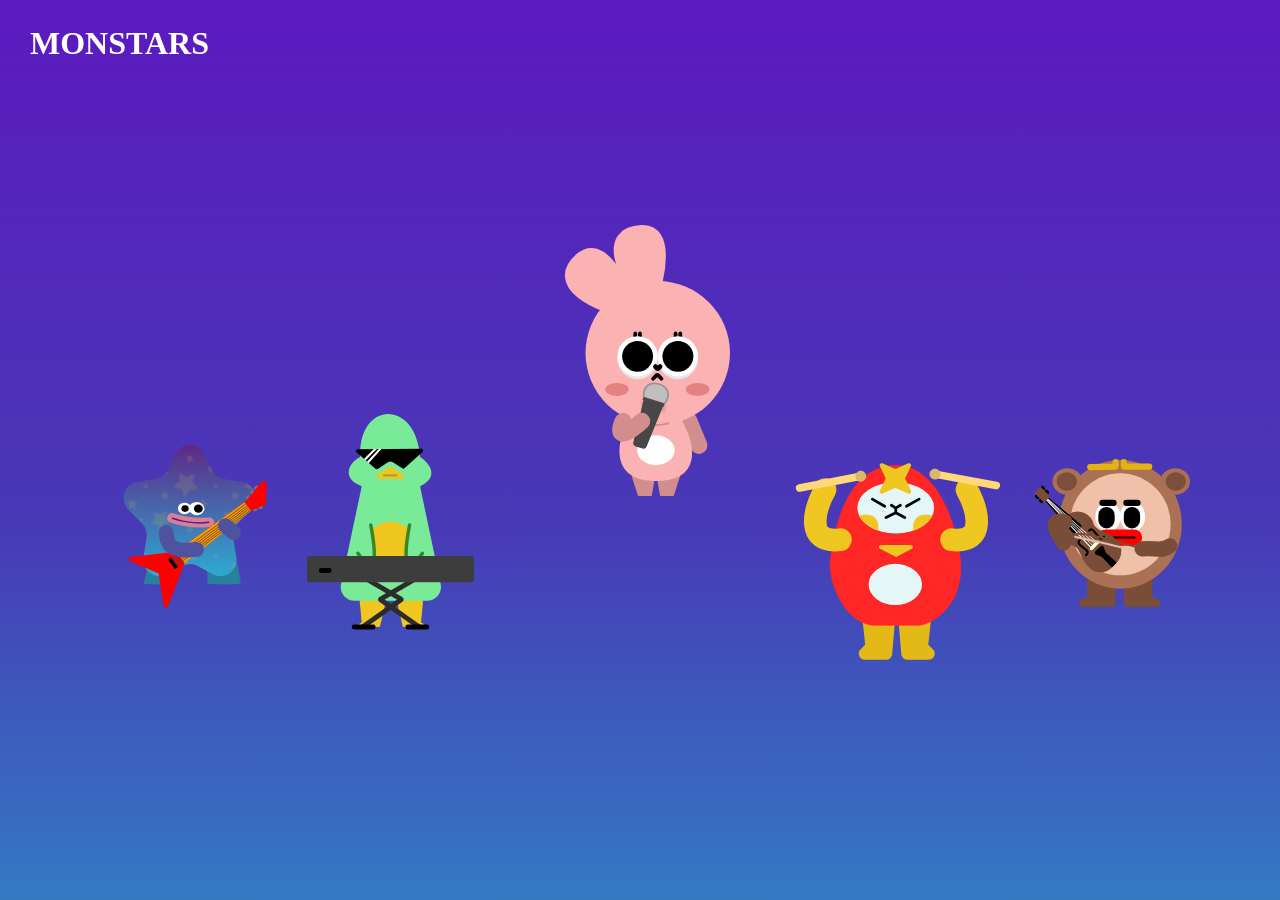
==== monstar.html @ d1adcef1 "I simply updated the the solid background colour to a gradient colour. I switched the solid red/pink" ====
<!doctype html>
<html lang="en">
  <head>
    <meta charset="UTF-8" />
    <meta name="viewport" content="width=device-width, initial-scale=1.0" />

    <title>Monstars Playground</title>

    <link rel="stylesheet" href="monstar.css" />
    <script src="monstar.js" defer></script>
  </head>

  <body>
    <header>
      <h1>MONSTARS</h1>
    </header>

    <main>
      <section class="monster-stage">
        <img
          class="monster bunny"
          src="Bunny.svg"
          alt="Bunny singer"
          draggable="false"
          data-sound="assets/audio/bibi.mp3"
        />

        <img
          class="monster drummer"
          src="Drummer.svg"
          alt="Drummer"
          draggable="false"
          data-sound="assets/audio/surge.mp3"
        />

        <img
          class="monster duckler"
          src="Duckler.svg"
          alt="Duckler"
          draggable="false"
          data-sound="assets/audio/mr.p.mp3"
        />

        <img
          class="monster guitar"
          src="Guitar Monster.svg"
          alt="Guitar Monster"
          draggable="false"
          data-sound="assets/audio/sirus.mp3"
        />

        <img
          class="monster monking"
          src="Monking.svg"
          alt="Monking"
          draggable="false"
          data-sound="assets/audio/mico.mp3"
        />
      </section>
    </main>
  </body>
</html>
---- monstar.css ----
* {
  box-sizing: border-box;
}

html,
body {
  margin: 0;
  padding: 0;
  width: 100%;
  height: 100%;
  overflow: hidden;
}

/* Monster Stage - design template avaliable in Figma */

.monster-stage {
  position: relative;

  width: 100vw;
  height: 100vh;

  background: linear-gradient(
    180deg,
    #5c19bf 0%,
    #4839b6 58%,
    #337ac3 100%
  );

  overflow: hidden;
}
header {
  position: absolute;

  top: 25px;
  left: 30px;

  z-index: 100;
}

header h1 {
  margin: 0;

  color: white;
}

.monster {
  position: absolute;

  height: auto;

  cursor: grab;

  user-select: none;

  /* prevents the browser image from dragging */
  -webkit-user-drag: none;

  z-index: 10;

  /* this makes the animation happen from the Monstars feet */
  transform-origin: bottom center;

  touch-action: none;
}

.monster:active {
  cursor: grabbing;
}

/* Starting positions */

.guitar {
  width: 15%;

  left: 8%;
  top: 47%;
}

.duckler {
  width: 13%;

  left: 24%;
  top: 46%;
}

.bunny {
  width: 13%;

  left: 44%;
  top: 25%;
}

.drummer {
  width: 17%;

  left: 62%;
  top: 48%;
}

.monking {
  width: 13%;

  left: 80%;
  top: 51%;
}

/* waiting for the next bar */

.monster.queued {
  animation: monsterWaiting 0.6s ease-in-out infinite;
}

@keyframes monsterWaiting {
  0% {
    transform: scale(1);
  }

  50% {
    transform: scale(1.03);
  }

  100% {
    transform: scale(1);
  }
}

/* allows the sound to be played  */

.monster.playing {
  animation: monsterSquish 1.4s ease-in-out infinite;
}

@keyframes monsterSquish {
  0% {
    transform: scaleX(1) scaleY(1);
  }

  25% {
    transform: scaleX(1.04) scaleY(0.96);
  }

  50% {
    transform: scaleX(0.98) scaleY(1.03);
  }

  75% {
    transform: scaleX(1.03) scaleY(0.97);
  }

  100% {
    transform: scaleX(1) scaleY(1);
  }
}
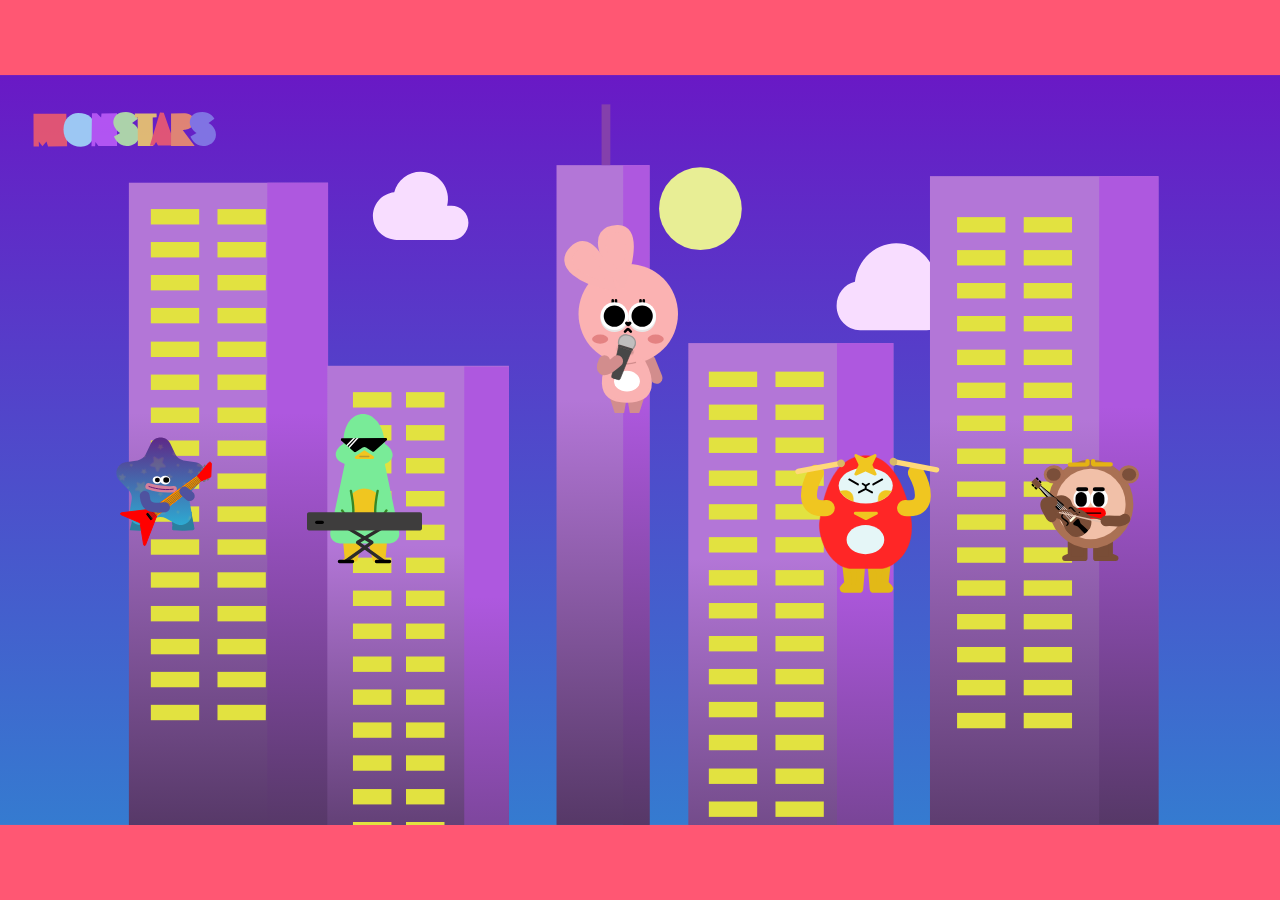
==== commit 9a4da012: "About to add interactive three-step Monstars performance stage Added a three-step performance stage " ====
--- a/monstar.html
+++ b/monstar.html
@@ -11,18 +11,17 @@
   </head>
 
   <body>
-    <header>
-      <h1>MONSTARS</h1>
-    </header>
+    
 
     <main>
       <section class="monster-stage">
+
+      
         <img
           class="monster bunny"
           src="Bunny.svg"
           alt="Bunny singer"
           draggable="false"
-          data-sound="assets/audio/bibi.mp3"
         />
 
         <img
@@ -30,7 +29,6 @@
           src="Drummer.svg"
           alt="Drummer"
           draggable="false"
-          data-sound="assets/audio/surge.mp3"
         />
 
         <img
@@ -38,7 +36,6 @@
           src="Duckler.svg"
           alt="Duckler"
           draggable="false"
-          data-sound="assets/audio/mr.p.mp3"
         />
 
         <img
@@ -46,7 +43,6 @@
           src="Guitar Monster.svg"
           alt="Guitar Monster"
           draggable="false"
-          data-sound="assets/audio/sirus.mp3"
         />
 
         <img
@@ -54,8 +50,8 @@
           src="Monking.svg"
           alt="Monking"
           draggable="false"
-          data-sound="assets/audio/mico.mp3"
         />
+
       </section>
     </main>
   </body>
--- a/monstar.css
+++ b/monstar.css
@@ -10,21 +10,19 @@
   height: 100%;
   overflow: hidden;
 }
-
-/* Monster Stage - design template avaliable in Figma */
-
+/* Monster Stage - design template available in Figma */
 .monster-stage {
   position: relative;
 
   width: 100vw;
   height: 100vh;
 
-  background: linear-gradient(
-    180deg,
-    #5c19bf 0%,
-    #4839b6 58%,
-    #337ac3 100%
-  );
+  background-color: rgb(255, 87, 115);
+
+  background-image: url("Monster Orchestra.svg");
+  background-size: 100% 100%;
+  background-position: center;
+  background-repeat: no-repeat;
 
   overflow: hidden;
 }
@@ -52,15 +50,10 @@
 
   user-select: none;
 
-  /* prevents the browser image from dragging */
+  /* prevents browser image dragging */
   -webkit-user-drag: none;
 
   z-index: 10;
-
-  /* this makes the animation happen from the Monstars feet */
-  transform-origin: bottom center;
-
-  touch-action: none;
 }
 
 .monster:active {
@@ -104,30 +97,21 @@
   top: 51%;
 }
 
-/* waiting for the next bar */
+.monster {
+  position: absolute;
+  height: auto;
 
-.monster.queued {
-  animation: monsterWaiting 0.6s ease-in-out infinite;
-}
+  cursor: grab;
+  user-select: none;
+  -webkit-user-drag: none;
 
-@keyframes monsterWaiting {
-  0% {
-    transform: scale(1);
-  }
+  z-index: 10;
 
-  50% {
-    transform: scale(1.03);
-  }
+  /* default idle animation */
+  animation: monsterSquish 1.4s ease-in-out infinite;
 
-  100% {
-    transform: scale(1);
-  }
-}
-
-/* allows the sound to be played  */
-
-.monster.playing {
-  animation: monsterSquish 1.4s ease-in-out infinite;
+  /* makes the squish happen from the foots position */
+  transform-origin: bottom center;
 }
 
 @keyframes monsterSquish {
@@ -150,4 +134,36 @@
   100% {
     transform: scaleX(1) scaleY(1);
   }
+}
+
+/* Starting positions */
+
+.guitar {
+  width: 10%;
+  left: 8%;
+  top: 47%;
+}
+
+.duckler {
+  width: 9%;
+  left: 24%;
+  top: 46%;
+}
+
+.bunny {
+  width: 9%;
+  left: 44%;
+  top: 25%;
+}
+
+.drummer {
+  width: 12%;
+  left: 62%;
+  top: 48%;
+}
+
+.monking {
+  width: 9%;
+  left: 80%;
+  top: 51%;
 }
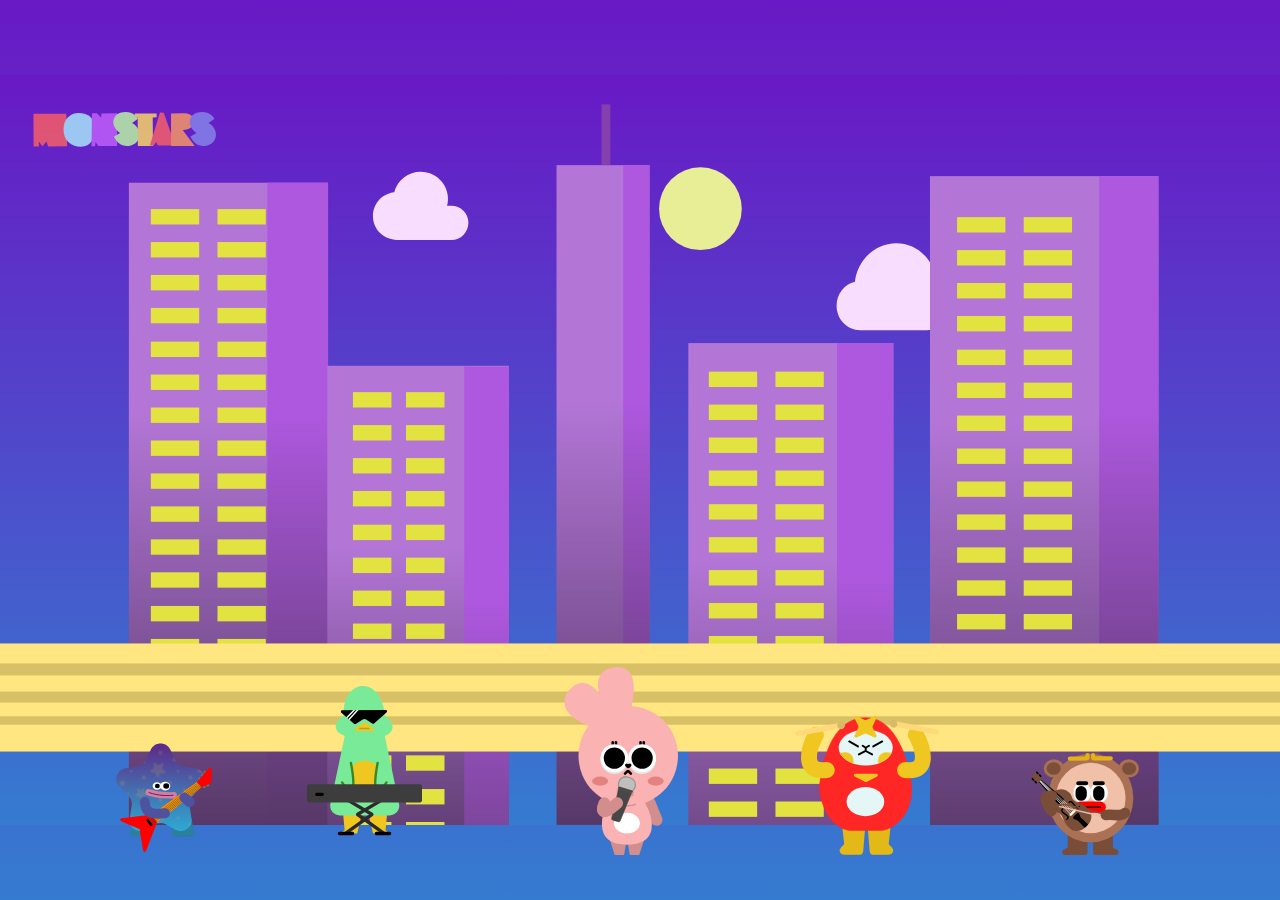
==== commit 7ef45382: "Add interactive Monstars stage and audio playback - Added five draggable Monstars with individual lo" ====
--- a/monstar.html
+++ b/monstar.html
@@ -1,3 +1,4 @@
+
 <!doctype html>
 <html lang="en">
   <head>
@@ -11,48 +12,64 @@
   </head>
 
   <body>
-    
 
     <main>
       <section class="monster-stage">
 
-      
+        <!-- Three-step performance stage -->
+        <img
+          class="performance-stairs"
+          src="Stairs.svg"
+          alt=""
+          draggable="false"
+        />
+
+        <!-- Bunny sound -->
         <img
           class="monster bunny"
           src="Bunny.svg"
           alt="Bunny singer"
           draggable="false"
+          data-sound="assets/audio/bibi.mp3"
         />
 
+        <!-- Drummer sound -->
         <img
           class="monster drummer"
           src="Drummer.svg"
           alt="Drummer"
           draggable="false"
+          data-sound="assets/audio/surge.mp3"
         />
 
+        <!-- Duckler sound -->
         <img
           class="monster duckler"
           src="Duckler.svg"
           alt="Duckler"
           draggable="false"
+          data-sound="assets/audio/mr.p.mp3"
         />
 
+        <!-- Guitar Monster sound -->
         <img
           class="monster guitar"
           src="Guitar Monster.svg"
           alt="Guitar Monster"
           draggable="false"
+          data-sound="assets/audio/sirus.mp3"
         />
 
+        <!-- Monking sound -->
         <img
           class="monster monking"
           src="Monking.svg"
           alt="Monking"
           draggable="false"
+          data-sound="assets/audio/mico.mp3"
         />
 
       </section>
     </main>
   </body>
-</html>+</html>
--- a/monstar.css
+++ b/monstar.css
@@ -1,3 +1,4 @@
+
 * {
   box-sizing: border-box;
 }
@@ -10,6 +11,7 @@
   height: 100%;
   overflow: hidden;
 }
+
 /* Monster Stage - design template available in Figma */
 .monster-stage {
   position: relative;
@@ -17,15 +19,19 @@
   width: 100vw;
   height: 100vh;
 
-  background-color: rgb(255, 87, 115);
-
-  background-image: url("Monster Orchestra.svg");
-  background-size: 100% 100%;
-  background-position: center;
-  background-repeat: no-repeat;
+  /* Figma purple-to-blue background */
+  background-color: #6919c5;
+  background-image:
+    url("Monster Orchestra.svg"),
+    linear-gradient(180deg, #6919c5 0%, #357bd0 100%);
+
+  background-size: 100% 100%, 100% 100%;
+  background-position: center, center;
+  background-repeat: no-repeat, no-repeat;
 
   overflow: hidden;
 }
+
 header {
   position: absolute;
 
@@ -52,6 +58,7 @@
 
   /* prevents browser image dragging */
   -webkit-user-drag: none;
+  touch-action: none;
 
   z-index: 10;
 }
@@ -104,6 +111,7 @@
   cursor: grab;
   user-select: none;
   -webkit-user-drag: none;
+  touch-action: none;
 
   z-index: 10;
 
@@ -141,29 +149,115 @@
 .guitar {
   width: 10%;
   left: 8%;
-  top: 47%;
+  top: auto;
+  bottom: 5%;
 }
 
 .duckler {
   width: 9%;
   left: 24%;
-  top: 46%;
+  top: auto;
+  bottom: 5%;
 }
 
 .bunny {
   width: 9%;
   left: 44%;
-  top: 25%;
+  top: auto;
+  bottom: 5%;
 }
 
 .drummer {
   width: 12%;
   left: 62%;
-  top: 48%;
+  top: auto;
+  bottom: 5%;
 }
 
 .monking {
   width: 9%;
   left: 80%;
-  top: 51%;
-}+  top: auto;
+  bottom: 5%;
+}
+
+/* Monstars are darkened before they join the orchestra */
+.monster.inactive {
+  filter: brightness(0.35);
+  animation: none;
+}
+
+/* Monstars return to their original colours when playing */
+.monster.active {
+  filter: brightness(1);
+  animation: monsterSquish 1.4s ease-in-out infinite;
+}
+
+/* paused Monstars stay on the stage */
+.monster.paused {
+  filter: brightness(0.55);
+  animation: none;
+}
+
+/* bottom step has a gentle animation */
+.monster.active[data-step="bottom"] {
+  animation-duration: 2s;
+}
+
+/* middle step has the normal animation */
+.monster.active[data-step="middle"] {
+  animation-duration: 1.4s;
+}
+
+/* top step has a faster animation */
+.monster.active[data-step="top"] {
+  animation-duration: 0.8s;
+}
+
+/* reduces animation for users who prefer less motion */
+@media (prefers-reduced-motion: reduce) {
+  .monster {
+    animation: none !important;
+    transition: none;
+  }
+}
+
+/* Three performance steps */
+
+.performance-steps {
+  position: absolute;
+  inset: 0;
+  pointer-events: none;
+  z-index: 1;
+}
+
+.performance-step {
+  position: absolute;
+  left: 20%;
+  width: 60%;
+  height: 10%;
+
+  background-color: #f6d56b;
+  border: 3px solid #c79d41;
+  border-radius: 12px;
+}
+
+/* Three-step performance stage */
+.performance-stairs {
+  position: absolute;
+
+  left: 0;
+  bottom: -20%;
+  top: auto;
+
+  width: 100%;
+  height: 85%;
+
+  object-fit: fill;
+
+  pointer-events: none;
+  user-select: none;
+  -webkit-user-drag: none;
+
+  z-index: 1;
+}
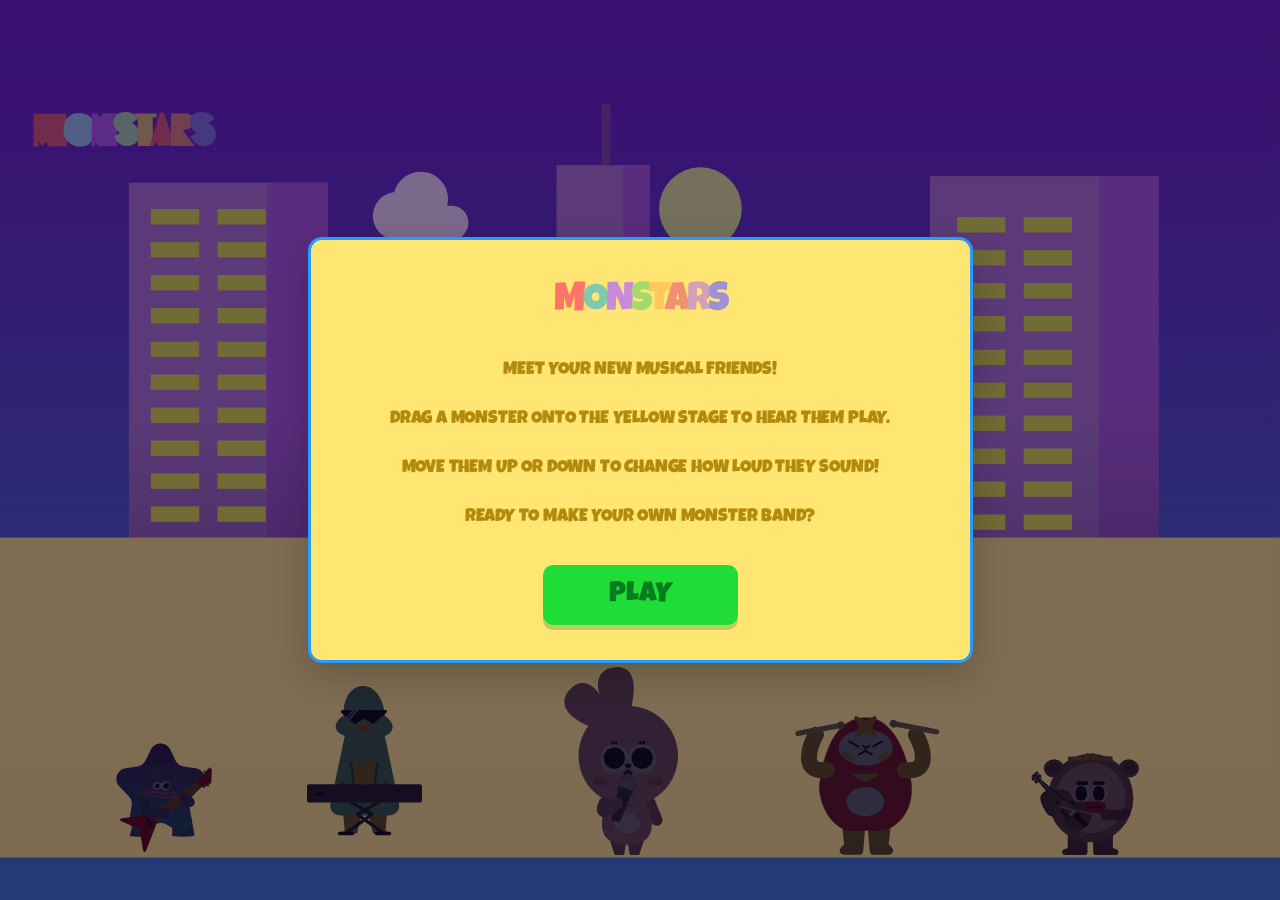
==== commit d5c6a1af: "Add interactive welcome screen and refine UI styling - I added an introductory welcome popup explain" ====
--- a/monstar.html
+++ b/monstar.html
@@ -13,13 +13,42 @@
 
   <body>
 
+    <!-- Initial welcome popup -->
+    <div class="welcome-overlay" id="welcomeOverlay">
+      <section
+        class="welcome-popup"
+        role="dialog"
+        aria-modal="true"
+        aria-labelledby="welcomeTitle"
+        aria-describedby="welcomeInstructions"
+      >
+        <h1 id="welcomeTitle" class="welcome-title">
+          <span>M</span><span>O</span><span>N</span><span>S</span><span>T</span><span>A</span><span>R</span><span>S</span>
+        </h1>
+
+        <div class="welcome-instructions" id="welcomeInstructions">
+          <p>MEET YOUR NEW MUSICAL FRIENDS!</p>
+
+          <p>DRAG A MONSTER ONTO THE YELLOW STAGE TO HEAR THEM PLAY.</p>
+
+          <p>MOVE THEM UP OR DOWN TO CHANGE HOW LOUD THEY SOUND!</p>
+
+          <p>READY TO MAKE YOUR OWN MONSTER BAND?</p>
+        </div>
+
+        <button class="play-button" id="playButton" type="button">
+          PLAY
+        </button>
+      </section>
+    </div>
+
     <main>
       <section class="monster-stage">
 
         <!-- Three-step performance stage -->
         <img
           class="performance-stairs"
-          src="Stairs.svg"
+          src="Stairs 2.svg"
           alt=""
           draggable="false"
         />
@@ -54,8 +83,8 @@
         <!-- Guitar Monster sound -->
         <img
           class="monster guitar"
-          src="Guitar Monster.svg"
-          alt="Guitar Monster"
+          src="Guitar.svg"
+          alt="Guitar"
           draggable="false"
           data-sound="assets/audio/sirus.mp3"
         />
--- a/monstar.css
+++ b/monstar.css
@@ -1,3 +1,5 @@
+
+@import url('https://fonts.googleapis.com/css2?family=Luckiest+Guy&display=swap');
 
 * {
   box-sizing: border-box;
@@ -261,3 +263,141 @@
 
   z-index: 1;
 }
+
+/* Initial welcome popup */
+
+.welcome-overlay {
+  position: fixed;
+  inset: 0;
+  z-index: 2000;
+
+  display: flex;
+  align-items: center;
+  justify-content: center;
+
+  padding: 20px;
+  background: rgba(20, 10, 45, 0.55);
+}
+
+.welcome-overlay.hidden {
+  display: none;
+}
+
+.welcome-popup {
+  width: min(665px, 100%);
+  max-height: calc(100vh - 40px);
+  overflow-y: auto;
+
+  padding: 42px 28px 35px;
+
+  background: #ffe572;
+  border: 3px solid #259cff;
+  border-radius: 14px;
+
+  text-align: center;
+
+  box-shadow: 0 12px 35px rgba(0, 0, 0, 0.2);
+}
+
+.welcome-title {
+  margin: 0 0 35px;
+
+  font-family: 'Luckiest Guy', cursive;
+  font-size: clamp(25px, 4vw, 40px);
+  font-weight: 400;
+  letter-spacing: -3px;
+}
+
+.welcome-title span:nth-child(1) { color: #ff7469; }
+.welcome-title span:nth-child(2) { color: #81c8b0; }
+.welcome-title span:nth-child(3) { color: #c88bd9; }
+.welcome-title span:nth-child(4) { color: #a5d96c; }
+.welcome-title span:nth-child(5) { color: #ffc75c; }
+.welcome-title span:nth-child(6) { color: #ef9072; }
+.welcome-title span:nth-child(7) { color: #d4a0b6; }
+.welcome-title span:nth-child(8) { color: #9e92d6; }
+
+.welcome-instructions {
+  display: flex;
+  flex-direction: column;
+  gap: 22px;
+
+  margin-bottom: 34px;
+}
+
+.welcome-instructions p {
+  margin: 0;
+
+  color: #B28B0D;
+  font-family: 'Luckiest Guy', cursive;
+  font-size: clamp(12px, 1.4vw, 24px);
+  font-weight: 400;
+  letter-spacing: -0.01em;
+  line-height: 1.5;
+}
+
+.play-button {
+  width: 195px;
+  max-width: 100%;
+  min-height: 60px;
+
+  border: none;
+  border-radius: 10px;
+
+  background: #20dc36;
+  color: #087d20;
+
+  font-family: 'Luckiest Guy', cursive;
+  font-size: 28px;
+  font-weight: 400;
+
+  cursor: pointer;
+
+  box-shadow: 0 5px 0 rgba(0, 130, 20, 0.25);
+
+  transition:
+    transform 0.15s ease,
+    background 0.15s ease,
+    color 0.15s ease;
+}
+
+.play-button:hover {
+  background: #ff9f43;
+  color: #ffffff;
+  transform: translateY(-2px);
+}
+
+.play-button:active {
+  transform: translateY(2px);
+}
+
+.play-button:focus-visible {
+  outline: 3px solid #126ed0;
+  outline-offset: 4px;
+}
+
+@media (max-width: 600px) {
+  .welcome-popup {
+    padding: 30px 16px;
+  }
+
+  .welcome-instructions {
+    gap: 16px;
+    margin-bottom: 25px;
+  }
+
+  .welcome-title {
+    margin-bottom: 25px;
+    letter-spacing: -2px;
+  }
+
+  .play-button {
+    min-height: 54px;
+  }
+}
+
+@media (prefers-reduced-motion: reduce) {
+  .play-button {
+    transition: none;
+  }
+}
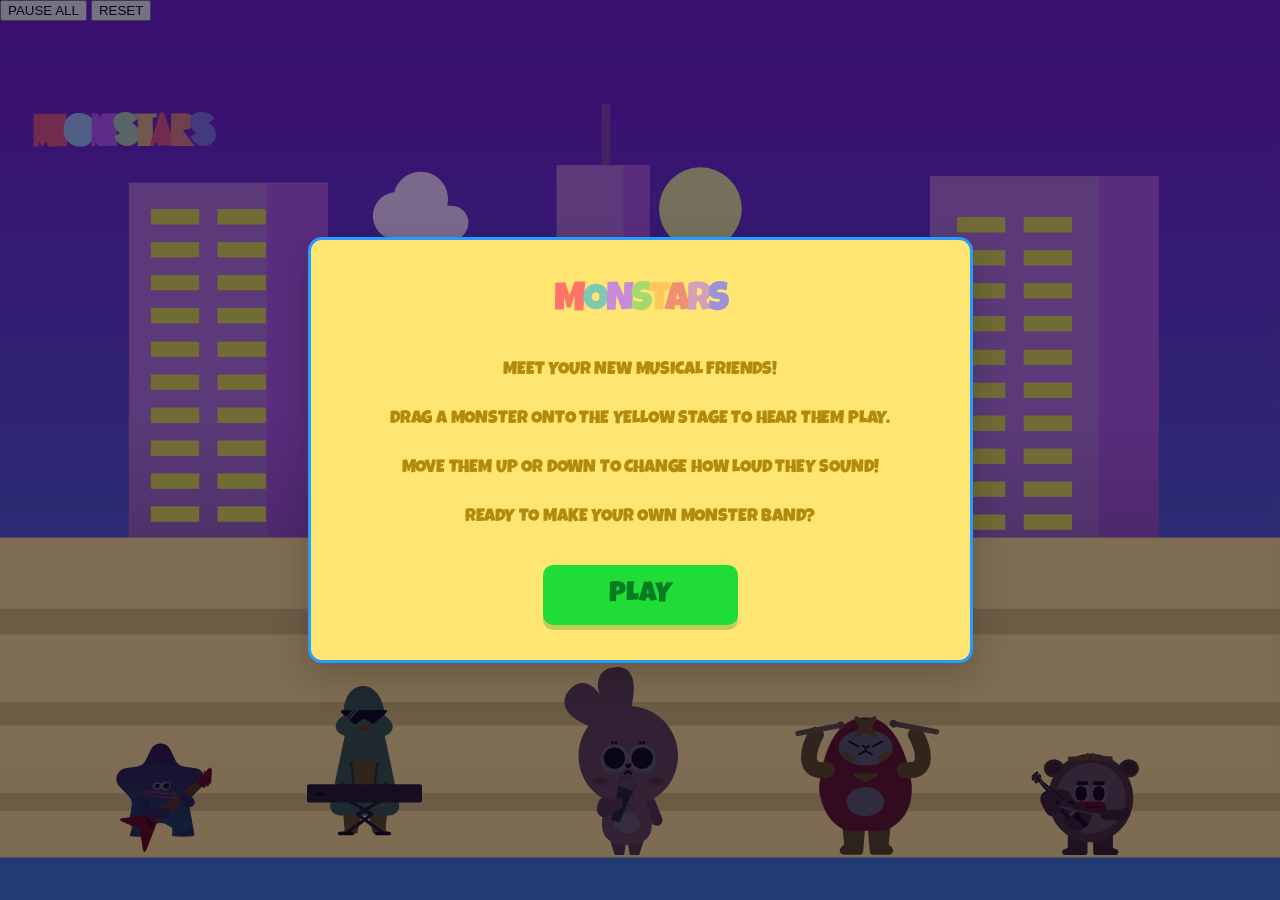
==== commit fb0b7b78: "Added interactive staircase highlighting and musical note animations Improved visual feedback during" ====
--- a/monstar.html
+++ b/monstar.html
@@ -45,10 +45,30 @@
     <main>
       <section class="monster-stage">
 
+        <!-- Global playback controls -->
+        <div class="stage-controls" aria-label="Monstars playback controls">
+          <button
+            class="stage-control-button pause-all-button"
+            id="pauseAllButton"
+            type="button"
+            aria-pressed="false"
+          >
+            PAUSE ALL
+          </button>
+
+          <button
+            class="stage-control-button reset-button"
+            id="resetButton"
+            type="button"
+          >
+            RESET
+          </button>
+        </div>
+
         <!-- Three-step performance stage -->
         <img
           class="performance-stairs"
-          src="Stairs 2.svg"
+          src="Stairs.svg"
           alt=""
           draggable="false"
         />
@@ -59,7 +79,7 @@
           src="Bunny.svg"
           alt="Bunny singer"
           draggable="false"
-          data-sound="assets/audio/bibi.mp3"
+          data-sound="assets/audio/vocals.wav"
         />
 
         <!-- Drummer sound -->
@@ -68,7 +88,7 @@
           src="Drummer.svg"
           alt="Drummer"
           draggable="false"
-          data-sound="assets/audio/surge.mp3"
+          data-sound="assets/audio/drums.wav"
         />
 
         <!-- Duckler sound -->
@@ -77,7 +97,7 @@
           src="Duckler.svg"
           alt="Duckler"
           draggable="false"
-          data-sound="assets/audio/mr.p.mp3"
+          data-sound="assets/audio/mr.p.wav"
         />
 
         <!-- Guitar Monster sound -->
@@ -86,7 +106,7 @@
           src="Guitar.svg"
           alt="Guitar"
           draggable="false"
-          data-sound="assets/audio/sirus.mp3"
+          data-sound="assets/audio/guitar.mp3"
         />
 
         <!-- Monking sound -->
@@ -95,7 +115,7 @@
           src="Monking.svg"
           alt="Monking"
           draggable="false"
-          data-sound="assets/audio/mico.mp3"
+          data-sound="assets/audio/violin.wav"
         />
 
       </section>
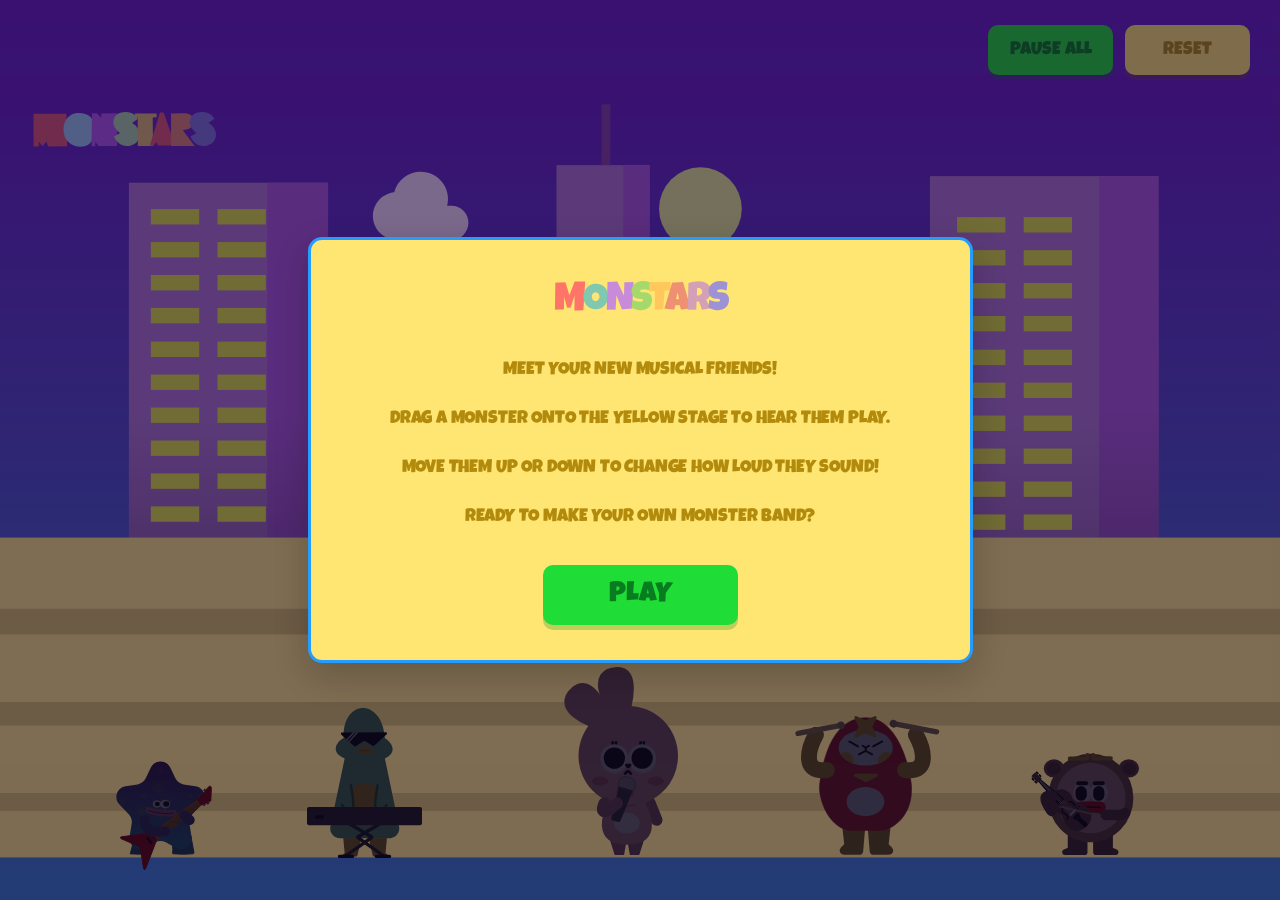
==== commit a19fc4df: "So I've added a beat synchronized character animations I added five distinct character animations sy" ====
--- a/monstar.html
+++ b/monstar.html
@@ -106,7 +106,7 @@
           src="Guitar.svg"
           alt="Guitar"
           draggable="false"
-          data-sound="assets/audio/guitar.mp3"
+          data-sound="assets/audio/guitar.wav"
         />
 
         <!-- Monking sound -->
--- a/monstar.css
+++ b/monstar.css
@@ -1,244 +1,129 @@
 
 @import url('https://fonts.googleapis.com/css2?family=Luckiest+Guy&display=swap');
 
-* {
-  box-sizing: border-box;
-}
-
-html,
-body {
-  margin: 0;
-  padding: 0;
-  width: 100%;
-  height: 100%;
-  overflow: hidden;
-}
+* { box-sizing: border-box; }
+html, body { margin: 0; padding: 0; width: 100%; height: 100%; overflow: hidden; }
 
 /* Monster Stage - design template available in Figma */
 .monster-stage {
   position: relative;
-
   width: 100vw;
   height: 100vh;
-
-  /* Figma purple-to-blue background */
   background-color: #6919c5;
-  background-image:
-    url("Monster Orchestra.svg"),
-    linear-gradient(180deg, #6919c5 0%, #357bd0 100%);
-
+  background-image: url("Monster Orchestra.svg"), linear-gradient(180deg, #6919c5 0%, #357bd0 100%);
   background-size: 100% 100%, 100% 100%;
   background-position: center, center;
   background-repeat: no-repeat, no-repeat;
-
   overflow: hidden;
 }
-
-header {
-  position: absolute;
-
-  top: 25px;
-  left: 30px;
-
-  z-index: 100;
-}
-
-header h1 {
-  margin: 0;
-
-  color: white;
-}
+header { position: absolute; top: 25px; left: 30px; z-index: 100; }
+header h1 { margin: 0; color: white; }
 
 .monster {
   position: absolute;
-
   height: auto;
-
-  cursor: grab;
-
-  user-select: none;
-
-  /* prevents browser image dragging */
-  -webkit-user-drag: none;
-  touch-action: none;
-
-  z-index: 10;
-}
-
-.monster:active {
-  cursor: grabbing;
-}
-
-/* Starting positions */
-
-.guitar {
-  width: 15%;
-
-  left: 8%;
-  top: 47%;
-}
-
-.duckler {
-  width: 13%;
-
-  left: 24%;
-  top: 46%;
-}
-
-.bunny {
-  width: 13%;
-
-  left: 44%;
-  top: 25%;
-}
-
-.drummer {
-  width: 17%;
-
-  left: 62%;
-  top: 48%;
-}
-
-.monking {
-  width: 13%;
-
-  left: 80%;
-  top: 51%;
-}
-
-.monster {
-  position: absolute;
-  height: auto;
-
   cursor: grab;
   user-select: none;
   -webkit-user-drag: none;
   touch-action: none;
-
   z-index: 10;
-
-  /* default idle animation */
+}
+.monster:active { cursor: grabbing; }
+
+/* Starting positions (original Figma values retained) */
+.guitar { width: 15%; left: 8%; top: 47%; }
+.duckler { width: 13%; left: 24%; top: 46%; }
+.bunny { width: 13%; left: 44%; top: 25%; }
+.drummer { width: 17%; left: 62%; top: 48%; }
+.monking { width: 13%; left: 80%; top: 51%; }
+
+.monster {
+  position: absolute;
+  height: auto;
+  cursor: grab;
+  user-select: none;
+  -webkit-user-drag: none;
+  touch-action: none;
+  z-index: 10;
+  /* Idle animation, overridden by the active character's beat-driven movement */
   animation: monsterSquish 1.4s ease-in-out infinite;
-
-  /* makes the squish happen from the foots position */
   transform-origin: bottom center;
 }
 
 @keyframes monsterSquish {
-  0% {
-    transform: scaleX(1) scaleY(1);
-  }
-
-  25% {
-    transform: scaleX(1.04) scaleY(0.96);
-  }
-
-  50% {
-    transform: scaleX(0.98) scaleY(1.03);
-  }
-
-  75% {
-    transform: scaleX(1.03) scaleY(0.97);
-  }
-
-  100% {
-    transform: scaleX(1) scaleY(1);
-  }
+  0% { transform: scaleX(1) scaleY(1); }
+  25% { transform: scaleX(1.04) scaleY(0.96); }
+  50% { transform: scaleX(0.98) scaleY(1.03); }
+  75% { transform: scaleX(1.03) scaleY(0.97); }
+  100% { transform: scaleX(1) scaleY(1); }
 }
 
 /* Starting positions */
-
-.guitar {
-  width: 10%;
-  left: 8%;
-  top: auto;
-  bottom: 5%;
-}
-
-.duckler {
-  width: 9%;
-  left: 24%;
-  top: auto;
-  bottom: 5%;
-}
-
-.bunny {
-  width: 9%;
-  left: 44%;
-  top: auto;
-  bottom: 5%;
-}
-
-.drummer {
-  width: 12%;
-  left: 62%;
-  top: auto;
-  bottom: 5%;
-}
-
-.monking {
-  width: 9%;
-  left: 80%;
-  top: auto;
-  bottom: 5%;
-}
+.guitar { width: 10%; left: 8%; top: auto; bottom: 3%; }
+.duckler { width: 9%; left: 24%; top: auto; bottom: 2.5%; }
+.bunny { width: 9%; left: 44%; top: auto; bottom: 5%; }
+.drummer { width: 12%; left: 62%; top: auto; bottom: 5%; }
+.monking { width: 9%; left: 80%; top: auto; bottom: 5%; }
 
 /* Monstars are darkened before they join the orchestra */
-.monster.inactive {
-  filter: brightness(0.35);
-  animation: none;
-}
+.monster.inactive { filter: brightness(0.35); animation: none; }
 
 /* Monstars return to their original colours when playing */
-.monster.active {
-  filter: brightness(1);
-  animation: monsterSquish 1.4s ease-in-out infinite;
-}
-
-/* paused Monstars stay on the stage */
-.monster.paused {
-  filter: brightness(0.55);
-  animation: none;
-}
-
-/* bottom step has a gentle animation */
-.monster.active[data-step="bottom"] {
-  animation-duration: 2s;
-}
-
-/* middle step has the normal animation */
-.monster.active[data-step="middle"] {
-  animation-duration: 1.4s;
-}
-
-/* top step has a faster animation */
-.monster.active[data-step="top"] {
-  animation-duration: 0.8s;
-}
-
-/* reduces animation for users who prefer less motion */
-@media (prefers-reduced-motion: reduce) {
-  .monster {
-    animation: none !important;
-    transition: none;
-  }
+.monster.active { filter: brightness(1); animation: monsterSquish 1.4s ease-in-out infinite; }
+
+/* Paused Monstars stay on the stage */
+.monster.paused { filter: brightness(0.55); animation: none; }
+
+/* 120 BPM: 0.5 seconds per beat. Each step uses 1, 2, or 4 beats. */
+.monster.active[data-step="bottom"] { animation-duration: 2s; }
+.monster.active[data-step="middle"] { animation-duration: 1s; }
+.monster.active[data-step="top"] { animation-duration: 0.5s; }
+
+/* Distinct movement personalities. All cycles return to their starting pose. */
+.monster.bunny.active { animation-name: bunnyBeat; }
+.monster.drummer.active { animation-name: drummerBeat; }
+.monster.duckler.active { animation-name: ducklerBeat; }
+.monster.guitar.active { animation-name: guitarBeat; }
+.monster.monking.active { animation-name: monkingBeat; }
+
+@keyframes bunnyBeat {
+  0%, 100% { transform: translateY(0) scaleX(1) scaleY(1); }
+  18% { transform: translateY(2px) scaleX(1.08) scaleY(0.92); }
+  48% { transform: translateY(-12px) scaleX(0.96) scaleY(1.05); }
+  76% { transform: translateY(-3px) scaleX(1.02) scaleY(0.98); }
+}
+@keyframes drummerBeat {
+  0%, 100% { transform: translateY(0) scaleX(1) scaleY(1); }
+  14% { transform: translateY(3px) scaleX(1.09) scaleY(0.9); }
+  40% { transform: translateY(-7px) scaleX(0.96) scaleY(1.06); }
+  75% { transform: translateY(0) scaleX(1.03) scaleY(0.98); }
+}
+@keyframes ducklerBeat {
+  0%, 100% { transform: rotate(0deg) translateY(0); }
+  25% { transform: rotate(-7deg) translateY(-3px); }
+  50% { transform: rotate(0deg) translateY(1px); }
+  75% { transform: rotate(7deg) translateY(-3px); }
+}
+@keyframes guitarBeat {
+  0%, 100% { transform: rotate(0deg) scale(1); }
+  25% { transform: rotate(-5deg) scale(1.03); }
+  50% { transform: rotate(0deg) scale(0.98); }
+  75% { transform: rotate(5deg) scale(1.03); }
+}
+@keyframes monkingBeat {
+  0%, 100% { transform: translateY(0) rotate(0deg) scale(1); }
+  25% { transform: translateY(-4px) rotate(-3deg) scale(1.02); }
+  50% { transform: translateY(1px) rotate(0deg) scale(0.98); }
+  75% { transform: translateY(-5px) rotate(3deg) scale(1.02); }
 }
 
 /* Three performance steps */
-
-.performance-steps {
-  position: absolute;
-  inset: 0;
-  pointer-events: none;
-  z-index: 1;
-}
-
+.performance-steps { position: absolute; inset: 0; pointer-events: none; z-index: 1; }
 .performance-step {
   position: absolute;
   left: 20%;
   width: 60%;
   height: 10%;
-
   background-color: #f6d56b;
   border: 3px solid #c79d41;
   border-radius: 12px;
@@ -247,67 +132,131 @@
 /* Three-step performance stage */
 .performance-stairs {
   position: absolute;
-
   left: 0;
   bottom: -20%;
   top: auto;
-
   width: 100%;
   height: 85%;
-
   object-fit: fill;
-
   pointer-events: none;
   user-select: none;
   -webkit-user-drag: none;
-
   z-index: 1;
 }
 
+/* Visual feedback for staircase drop zones */
+.step-drop-glow {
+  position: absolute;
+  left: 20%;
+  width: 60%;
+  height: 5%;
+  z-index: 2;
+  pointer-events: none;
+  border-radius: 50%;
+  background: radial-gradient(ellipse at center, rgba(255,251,177,.75) 0%, rgba(255,231,91,.4) 42%, rgba(255,220,80,0) 78%);
+  opacity: 0;
+  transform: translateY(-50%) scale(.88);
+  transition: opacity .18s ease, transform .18s ease;
+  filter: blur(9px);
+}
+.step-drop-glow--top { top: 58.5%; }
+.step-drop-glow--middle { top: 72%; }
+.step-drop-glow--bottom { top: 90.5%; }
+.step-drop-glow.is-highlighted { opacity: 1; transform: translateY(-50%) scale(1); }
+
+/* Floating musical notes on successful placement */
+.musical-note-burst {
+  position: absolute;
+  z-index: 50;
+  width: 0;
+  height: 0;
+  pointer-events: none;
+  user-select: none;
+}
+.musical-burst-note {
+  position: absolute;
+  left: 0;
+  top: 0;
+  font-family: 'Luckiest Guy', cursive;
+  font-size: clamp(20px, 2.5vw, 38px);
+  line-height: 1;
+  opacity: 0;
+  text-shadow: 0 2px 0 rgba(70,20,90,.22), 0 0 10px rgba(255,255,255,.4);
+  animation: musicalNoteFloat .9s ease-out forwards;
+}
+@keyframes musicalNoteFloat {
+  0% { opacity: 0; transform: translate(0,10px) scale(.5) rotate(-12deg); }
+  20% { opacity: 1; transform: translate(calc(var(--note-x) * .3),calc(var(--note-y) * .3)) scale(1.15) rotate(5deg); }
+  70% { opacity: 1; }
+  100% { opacity: 0; transform: translate(var(--note-x),var(--note-y)) scale(.85) rotate(15deg); }
+}
+
+/* Global playback controls */
+.stage-controls {
+  position: absolute;
+  top: 25px;
+  right: 30px;
+  display: flex;
+  align-items: center;
+  gap: 12px;
+  z-index: 100;
+}
+.stage-control-button {
+  min-width: 125px;
+  min-height: 50px;
+  padding: 10px 16px;
+  border: none;
+  border-radius: 10px;
+  font-family: 'Luckiest Guy', cursive;
+  font-size: 18px;
+  font-weight: 400;
+  cursor: pointer;
+  transition: transform .15s ease, background .15s ease, color .15s ease;
+}
+.pause-all-button { background: #20dc36; color: #087d20; box-shadow: 0 5px 0 rgba(0,130,20,.25); }
+.pause-all-button:hover { background: #ff9f43; color: #fff; transform: translateY(-2px); }
+.pause-all-button:active { transform: translateY(2px); }
+.reset-button { background: #ffe572; color: #b28b0d; box-shadow: 0 5px 0 rgba(130,95,0,.25); }
+.reset-button:hover { background: #ff9f43; color: #fff; transform: translateY(-2px); }
+.reset-button:active { transform: translateY(2px); }
+.stage-control-button:focus-visible { outline: 3px solid #fff; outline-offset: 4px; }
+
+/* Smaller screen playback controls */
+@media (max-width: 600px) {
+  .stage-controls { top: 15px; right: 15px; gap: 8px; }
+  .stage-control-button { min-width: 90px; min-height: 44px; padding: 8px 10px; font-size: 14px; }
+}
+
 /* Initial welcome popup */
-
 .welcome-overlay {
   position: fixed;
   inset: 0;
   z-index: 2000;
-
   display: flex;
   align-items: center;
   justify-content: center;
-
   padding: 20px;
-  background: rgba(20, 10, 45, 0.55);
-}
-
-.welcome-overlay.hidden {
-  display: none;
-}
-
+  background: rgba(20,10,45,.55);
+}
+.welcome-overlay.hidden { display: none; }
 .welcome-popup {
-  width: min(665px, 100%);
+  width: min(665px,100%);
   max-height: calc(100vh - 40px);
   overflow-y: auto;
-
   padding: 42px 28px 35px;
-
   background: #ffe572;
   border: 3px solid #259cff;
   border-radius: 14px;
-
   text-align: center;
-
-  box-shadow: 0 12px 35px rgba(0, 0, 0, 0.2);
-}
-
+  box-shadow: 0 12px 35px rgba(0,0,0,.2);
+}
 .welcome-title {
   margin: 0 0 35px;
-
-  font-family: 'Luckiest Guy', cursive;
-  font-size: clamp(25px, 4vw, 40px);
+  font-family: 'Luckiest Guy', cursive;
+  font-size: clamp(25px,4vw,40px);
   font-weight: 400;
   letter-spacing: -3px;
 }
-
 .welcome-title span:nth-child(1) { color: #ff7469; }
 .welcome-title span:nth-child(2) { color: #81c8b0; }
 .welcome-title span:nth-child(3) { color: #c88bd9; }
@@ -316,88 +265,44 @@
 .welcome-title span:nth-child(6) { color: #ef9072; }
 .welcome-title span:nth-child(7) { color: #d4a0b6; }
 .welcome-title span:nth-child(8) { color: #9e92d6; }
-
-.welcome-instructions {
-  display: flex;
-  flex-direction: column;
-  gap: 22px;
-
-  margin-bottom: 34px;
-}
-
+.welcome-instructions { display: flex; flex-direction: column; gap: 22px; margin-bottom: 34px; }
 .welcome-instructions p {
   margin: 0;
-
   color: #B28B0D;
   font-family: 'Luckiest Guy', cursive;
-  font-size: clamp(12px, 1.4vw, 24px);
+  font-size: clamp(12px,1.4vw,24px);
   font-weight: 400;
-  letter-spacing: -0.01em;
+  letter-spacing: -.01em;
   line-height: 1.5;
 }
-
 .play-button {
   width: 195px;
   max-width: 100%;
   min-height: 60px;
-
   border: none;
   border-radius: 10px;
-
   background: #20dc36;
   color: #087d20;
-
   font-family: 'Luckiest Guy', cursive;
   font-size: 28px;
   font-weight: 400;
-
   cursor: pointer;
-
-  box-shadow: 0 5px 0 rgba(0, 130, 20, 0.25);
-
-  transition:
-    transform 0.15s ease,
-    background 0.15s ease,
-    color 0.15s ease;
-}
-
-.play-button:hover {
-  background: #ff9f43;
-  color: #ffffff;
-  transform: translateY(-2px);
-}
-
-.play-button:active {
-  transform: translateY(2px);
-}
-
-.play-button:focus-visible {
-  outline: 3px solid #126ed0;
-  outline-offset: 4px;
-}
-
+  box-shadow: 0 5px 0 rgba(0,130,20,.25);
+  transition: transform .15s ease, background .15s ease, color .15s ease;
+}
+.play-button:hover { background: #ff9f43; color: #fff; transform: translateY(-2px); }
+.play-button:active { transform: translateY(2px); }
+.play-button:focus-visible { outline: 3px solid #126ed0; outline-offset: 4px; }
 @media (max-width: 600px) {
-  .welcome-popup {
-    padding: 30px 16px;
-  }
-
-  .welcome-instructions {
-    gap: 16px;
-    margin-bottom: 25px;
-  }
-
-  .welcome-title {
-    margin-bottom: 25px;
-    letter-spacing: -2px;
-  }
-
-  .play-button {
-    min-height: 54px;
-  }
-}
-
+  .welcome-popup { padding: 30px 16px; }
+  .welcome-instructions { gap: 16px; margin-bottom: 25px; }
+  .welcome-title { margin-bottom: 25px; letter-spacing: -2px; }
+  .play-button { min-height: 54px; }
+}
+
+/* Motion accessibility */
 @media (prefers-reduced-motion: reduce) {
-  .play-button {
-    transition: none;
-  }
-}
+  .monster { animation: none !important; transition: none; }
+  .play-button, .stage-control-button, .step-drop-glow { transition: none; }
+  .musical-burst-note { animation: none; opacity: 1; transform: translateY(-18px); }
+}
